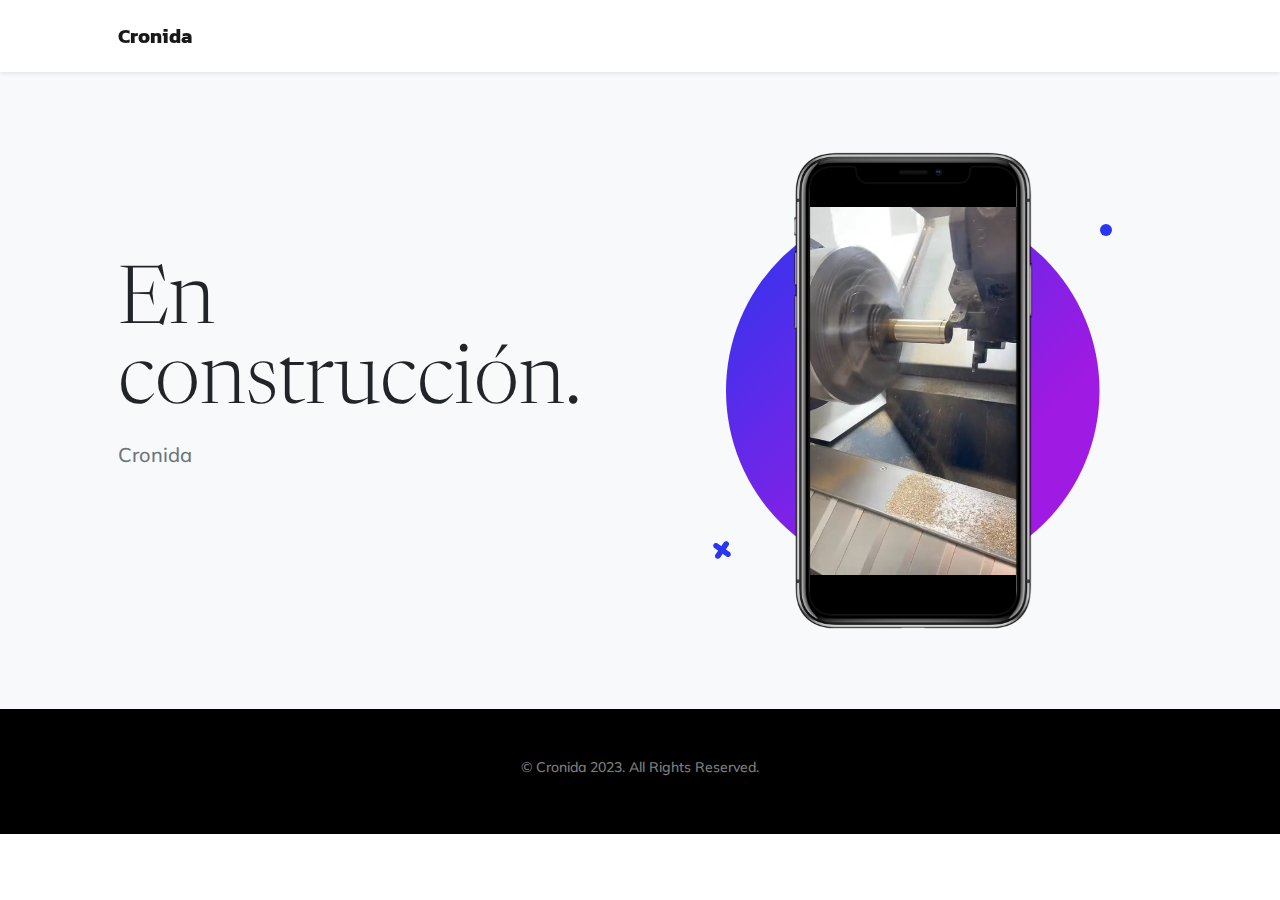
==== index.html @ 3f866608 "Cambiar orientación al celular a vertical" ====
<!DOCTYPE html>
<html lang="en">
    <head>
        <meta charset="utf-8" />
        <meta name="viewport" content="width=device-width, initial-scale=1, shrink-to-fit=no" />
        <meta name="description" content="" />
        <meta name="author" content="" />
        <title>Cronida</title>
        <link rel="icon" type="image/x-icon" href="assets/favicon.ico" />
        <!-- Bootstrap icons-->
        <link href="https://cdn.jsdelivr.net/npm/bootstrap-icons@1.5.0/font/bootstrap-icons.css" rel="stylesheet" />
        <!-- Google fonts-->
        <link rel="preconnect" href="https://fonts.gstatic.com" />
        <link href="https://fonts.googleapis.com/css2?family=Newsreader:ital,wght@0,600;1,600&amp;display=swap" rel="stylesheet" />
        <link href="https://fonts.googleapis.com/css2?family=Mulish:ital,wght@0,300;0,500;0,600;0,700;1,300;1,500;1,600;1,700&amp;display=swap" rel="stylesheet" />
        <link href="https://fonts.googleapis.com/css2?family=Kanit:ital,wght@0,400;1,400&amp;display=swap" rel="stylesheet" />
        <!-- Core theme CSS (includes Bootstrap)-->
        <link href="css/styles.css" rel="stylesheet" />
    </head>
    <body id="page-top">
        <!-- Navigation-->
        <nav class="navbar navbar-expand-lg navbar-light fixed-top shadow-sm" id="mainNav">
            <div class="container px-5">
                <a class="navbar-brand fw-bold" href="#page-top">Cronida</a>
                <button class="navbar-toggler" type="button" data-bs-toggle="collapse" data-bs-target="#navbarResponsive" aria-controls="navbarResponsive" aria-expanded="false" aria-label="Toggle navigation">
                    Menu
                    <i class="bi-list"></i>
                </button>
                <!--div class="collapse navbar-collapse" id="navbarResponsive">
                    <ul class="navbar-nav ms-auto me-4 my-3 my-lg-0">
                        <li class="nav-item"><a class="nav-link me-lg-3" href="#features">Features</a></li>
                        <li class="nav-item"><a class="nav-link me-lg-3" href="#download">Download</a></li>
                    </ul>
                    <button class="btn btn-primary rounded-pill px-3 mb-2 mb-lg-0" data-bs-toggle="modal" data-bs-target="#feedbackModal">
                        <span class="d-flex align-items-center">
                            <i class="bi-chat-text-fill me-2"></i>
                            <span class="small">Send Feedback</span>
                        </span>
                    </button>
                </div-->
            </div>
        </nav>
        <!-- Mashead header-->
        <header class="masthead">
            <div class="container px-5">
                <div class="row gx-5 align-items-center">
                    <div class="col-lg-6">
                        <!-- Mashead text and app badges-->
                        <div class="mb-5 mb-lg-0 text-center text-lg-start">
                            <h1 class="display-1 lh-1 mb-3">En construcción.</h1>
                            <p class="lead fw-normal text-muted mb-5">Cronida</p>
                            <!--div class="d-flex flex-column flex-lg-row align-items-center">
                                <a class="me-lg-3 mb-4 mb-lg-0" href="#!">
                                    <img class="app-badge" src="assets/img/google-play-badge.svg" alt="..." />
                                </a>
                                <a href="#!">
                                    <img class="app-badge" src="assets/img/app-store-badge.svg" alt="..." />
                                </a>
                            </div-->
                        </div>
                    </div>
                    <div class="col-lg-6">
                        <!-- Masthead device mockup feature-->
                        <div class="masthead-device-mockup">
                            <svg class="circle" viewBox="0 0 100 100" xmlns="http://www.w3.org/2000/svg">
                                <defs>
                                    <linearGradient id="circleGradient" gradientTransform="rotate(45)">
                                        <stop class="gradient-start-color" offset="0%"></stop>
                                        <stop class="gradient-end-color" offset="100%"></stop>
                                    </linearGradient>
                                </defs>
                                <circle cx="50" cy="50" r="50"></circle></svg
                            ><svg class="shape-1 d-none d-sm-block" viewBox="0 0 240.83 240.83" xmlns="http://www.w3.org/2000/svg">
                                <rect x="-32.54" y="78.39" width="305.92" height="84.05" rx="42.03" transform="translate(120.42 -49.88) rotate(45)"></rect>
                                <rect x="-32.54" y="78.39" width="305.92" height="84.05" rx="42.03" transform="translate(-49.88 120.42) rotate(-45)"></rect></svg
                            ><svg class="shape-2 d-none d-sm-block" viewBox="0 0 100 100" xmlns="http://www.w3.org/2000/svg"><circle cx="50" cy="50" r="50"></circle></svg>
                            <div class="device-wrapper">
                                <div class="device" data-device="iPhoneX" data-orientation="portrait" data-color="black">
                                    <div class="screen bg-black">
                                        <!-- PUT CONTENTS HERE:-->
                                        <!-- * * This can be a video, image, or just about anything else.-->
                                        <!-- * * Set the max width of your media to 100% and the height to-->
                                        <!-- * * 100% like the demo example below.-->
                                        <video muted="muted" autoplay="" loop="" style="max-width: 100%; height: 100%"><source src="assets/img/146313 (360p).mp4" type="video/mp4" /></video>
                                    </div>
                                </div>
                            </div>
                        </div>
                    </div>
                </div>
            </div>
        </header>
        
        <!-- Footer-->
        <footer class="bg-black text-center py-5">
            <div class="container px-5">
                <div class="text-white-50 small">
                    <div class="mb-2">&copy; Cronida 2023. All Rights Reserved.</div>
                    
                </div>
            </div>
        </footer>
        <!-- Feedback Modal-->
        <div class="modal fade" id="feedbackModal" tabindex="-1" aria-labelledby="feedbackModalLabel" aria-hidden="true">
            <div class="modal-dialog modal-dialog-centered">
                <div class="modal-content">
                    <div class="modal-header bg-gradient-primary-to-secondary p-4">
                        <h5 class="modal-title font-alt text-white" id="feedbackModalLabel">Send feedback</h5>
                        <button class="btn-close btn-close-white" type="button" data-bs-dismiss="modal" aria-label="Close"></button>
                    </div>
                    <div class="modal-body border-0 p-4">
                        <!-- * * * * * * * * * * * * * * *-->
                        <!-- * * SB Forms Contact Form * *-->
                        <!-- * * * * * * * * * * * * * * *-->
                        <!-- This form is pre-integrated with SB Forms.-->
                        <!-- To make this form functional, sign up at-->
                        <!-- https://startbootstrap.com/solution/contact-forms-->
                        <!-- to get an API token!-->
                        <form id="contactForm" data-sb-form-api-token="API_TOKEN">
                            <!-- Name input-->
                            <div class="form-floating mb-3">
                                <input class="form-control" id="name" type="text" placeholder="Enter your name..." data-sb-validations="required" />
                                <label for="name">Full name</label>
                                <div class="invalid-feedback" data-sb-feedback="name:required">A name is required.</div>
                            </div>
                            <!-- Email address input-->
                            <div class="form-floating mb-3">
                                <input class="form-control" id="email" type="email" placeholder="name@example.com" data-sb-validations="required,email" />
                                <label for="email">Email address</label>
                                <div class="invalid-feedback" data-sb-feedback="email:required">An email is required.</div>
                                <div class="invalid-feedback" data-sb-feedback="email:email">Email is not valid.</div>
                            </div>
                            <!-- Phone number input-->
                            <div class="form-floating mb-3">
                                <input class="form-control" id="phone" type="tel" placeholder="(123) 456-7890" data-sb-validations="required" />
                                <label for="phone">Phone number</label>
                                <div class="invalid-feedback" data-sb-feedback="phone:required">A phone number is required.</div>
                            </div>
                            <!-- Message input-->
                            <div class="form-floating mb-3">
                                <textarea class="form-control" id="message" type="text" placeholder="Enter your message here..." style="height: 10rem" data-sb-validations="required"></textarea>
                                <label for="message">Message</label>
                                <div class="invalid-feedback" data-sb-feedback="message:required">A message is required.</div>
                            </div>
                            <!-- Submit success message-->
                            <!---->
                            <!-- This is what your users will see when the form-->
                            <!-- has successfully submitted-->
                            <div class="d-none" id="submitSuccessMessage">
                                <div class="text-center mb-3">
                                    <div class="fw-bolder">Form submission successful!</div>
                                    To activate this form, sign up at
                                    <br />
                                    <a href="https://startbootstrap.com/solution/contact-forms">https://startbootstrap.com/solution/contact-forms</a>
                                </div>
                            </div>
                            <!-- Submit error message-->
                            <!---->
                            <!-- This is what your users will see when there is-->
                            <!-- an error submitting the form-->
                            <div class="d-none" id="submitErrorMessage"><div class="text-center text-danger mb-3">Error sending message!</div></div>
                            <!-- Submit Button-->
                            <div class="d-grid"><button class="btn btn-primary rounded-pill btn-lg disabled" id="submitButton" type="submit">Submit</button></div>
                        </form>
                    </div>
                </div>
            </div>
        </div>
        <!-- Bootstrap core JS-->
        <script src="https://cdn.jsdelivr.net/npm/bootstrap@5.2.3/dist/js/bootstrap.bundle.min.js"></script>
        <!-- Core theme JS-->
        <script src="js/scripts.js"></script>
        <!-- * * * * * * * * * * * * * * * * * * * * * * * * * * * * * * * * * * * * * * * *-->
        <!-- * *                               SB Forms JS                               * *-->
        <!-- * * Activate your form at https://startbootstrap.com/solution/contact-forms * *-->
        <!-- * * * * * * * * * * * * * * * * * * * * * * * * * * * * * * * * * * * * * * * *-->
        <script src="https://cdn.startbootstrap.com/sb-forms-latest.js"></script>
    </body>
</html>
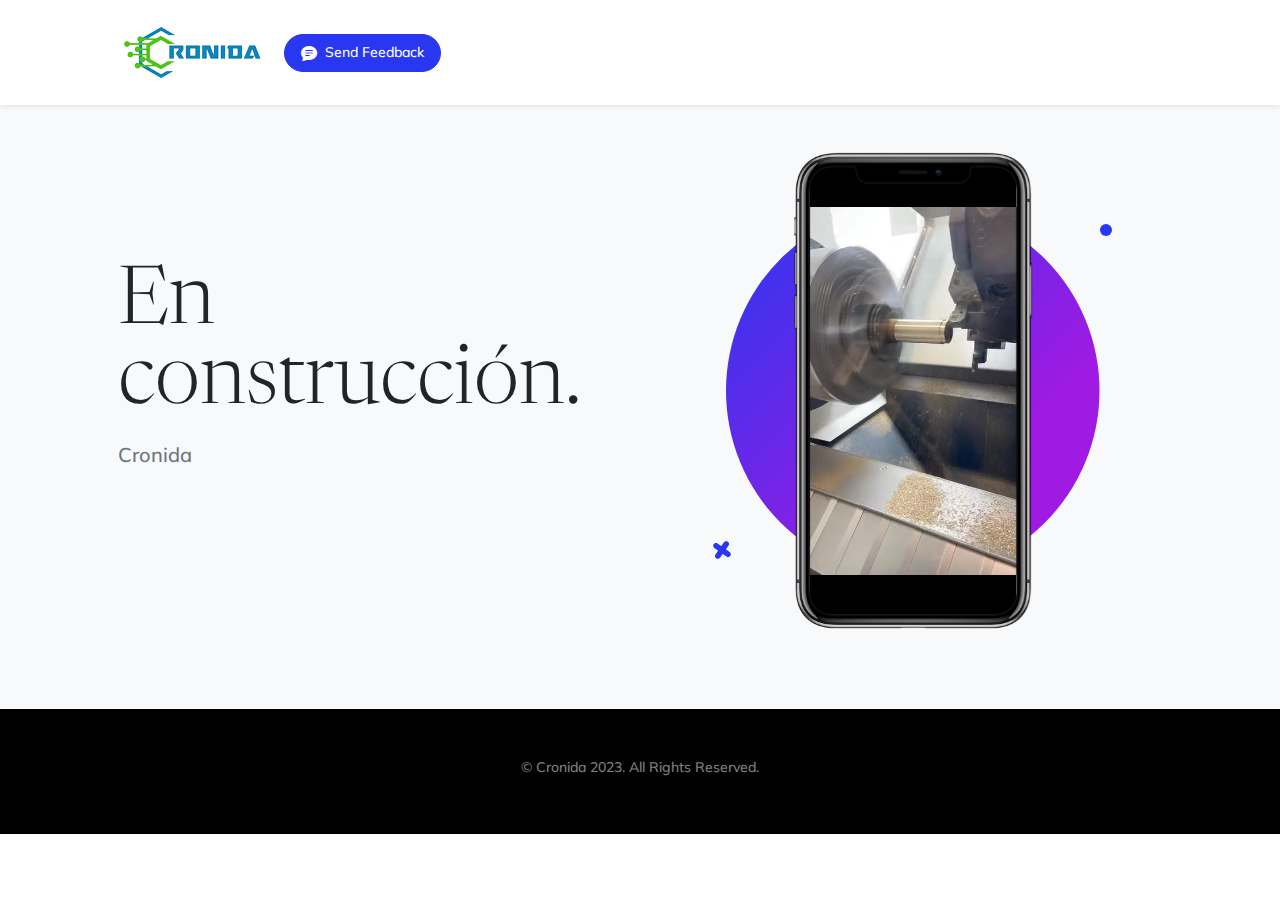
==== commit 13dd92ea: "Update index.html" ====
--- a/index.html
+++ b/index.html
@@ -1,5 +1,5 @@
 <!DOCTYPE html>
-<html lang="en">
+<html lang="es">
     <head>
         <meta charset="utf-8" />
         <meta name="viewport" content="width=device-width, initial-scale=1, shrink-to-fit=no" />
@@ -21,23 +21,25 @@
         <!-- Navigation-->
         <nav class="navbar navbar-expand-lg navbar-light fixed-top shadow-sm" id="mainNav">
             <div class="container px-5">
-                <a class="navbar-brand fw-bold" href="#page-top">Cronida</a>
+                <a class="navbar-brand fw-bold" href="#page-top">
+                    <img src="assets/img/isologo-cronida.png" alt="Cronida Ingeiería – link to home page">
+                </a>
                 <button class="navbar-toggler" type="button" data-bs-toggle="collapse" data-bs-target="#navbarResponsive" aria-controls="navbarResponsive" aria-expanded="false" aria-label="Toggle navigation">
                     Menu
                     <i class="bi-list"></i>
                 </button>
-                <!--div class="collapse navbar-collapse" id="navbarResponsive">
-                    <ul class="navbar-nav ms-auto me-4 my-3 my-lg-0">
+                <div class="collapse navbar-collapse" id="navbarResponsive">
+                    <!--ul class="navbar-nav ms-auto me-4 my-3 my-lg-0">
                         <li class="nav-item"><a class="nav-link me-lg-3" href="#features">Features</a></li>
                         <li class="nav-item"><a class="nav-link me-lg-3" href="#download">Download</a></li>
-                    </ul>
+                    </ul-->
                     <button class="btn btn-primary rounded-pill px-3 mb-2 mb-lg-0" data-bs-toggle="modal" data-bs-target="#feedbackModal">
                         <span class="d-flex align-items-center">
                             <i class="bi-chat-text-fill me-2"></i>
                             <span class="small">Send Feedback</span>
                         </span>
                     </button>
-                </div-->
+                </div>
             </div>
         </nav>
         <!-- Mashead header-->
@@ -116,7 +118,7 @@
                         <!-- To make this form functional, sign up at-->
                         <!-- https://startbootstrap.com/solution/contact-forms-->
                         <!-- to get an API token!-->
-                        <form id="contactForm" data-sb-form-api-token="API_TOKEN">
+                        <form id="contactForm" action="https://forms.un-static.com/forms/fd80561086d32a73c89e2ae59e8e06b1767dbabb" method="post" data-sb-form-api-token="API_TOKEN">
                             <!-- Name input-->
                             <div class="form-floating mb-3">
                                 <input class="form-control" id="name" type="text" placeholder="Enter your name..." data-sb-validations="required" />
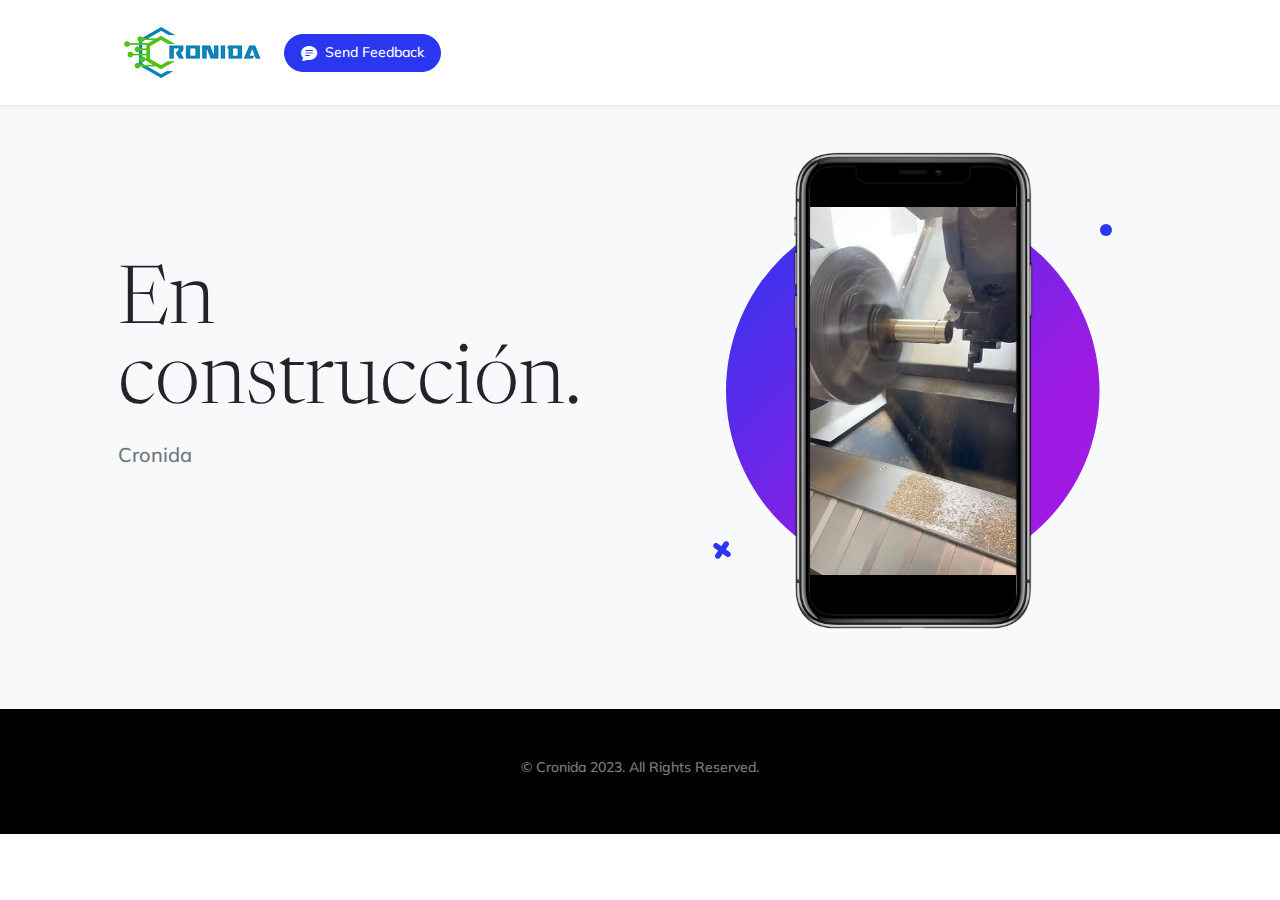
==== commit 1032474e: "Update index.html" ====
--- a/index.html
+++ b/index.html
@@ -118,52 +118,35 @@
                         <!-- To make this form functional, sign up at-->
                         <!-- https://startbootstrap.com/solution/contact-forms-->
                         <!-- to get an API token!-->
-                        <form id="contactForm" action="https://forms.un-static.com/forms/fd80561086d32a73c89e2ae59e8e06b1767dbabb" method="post" data-sb-form-api-token="API_TOKEN">
-                            <!-- Name input-->
-                            <div class="form-floating mb-3">
-                                <input class="form-control" id="name" type="text" placeholder="Enter your name..." data-sb-validations="required" />
-                                <label for="name">Full name</label>
-                                <div class="invalid-feedback" data-sb-feedback="name:required">A name is required.</div>
+                        <form method="post" action="https://forms.un-static.com/forms/YOUR_ENDPOINT_REFERENCE">
+                            <div class="form-group row">
+                              <label for="inputName" class="col-sm-2 col-form-label">Name</label>
+                              <div class="col-sm-10">
+                                <input type="text" class="form-control" id="inputName" placeholder="Please enter your name">
+                              </div>
                             </div>
-                            <!-- Email address input-->
-                            <div class="form-floating mb-3">
-                                <input class="form-control" id="email" type="email" placeholder="name@example.com" data-sb-validations="required,email" />
-                                <label for="email">Email address</label>
-                                <div class="invalid-feedback" data-sb-feedback="email:required">An email is required.</div>
-                                <div class="invalid-feedback" data-sb-feedback="email:email">Email is not valid.</div>
+                            <div class="form-group row">
+                              <label for="inputEmail" class="col-sm-2 col-form-label">Email</label>
+                              <div class="input-group col-sm-10">
+                                <div class="input-group-prepend"><i class="input-group-text fa fa-envelope"></i></div>
+                                <input type="email" class="form-control" id="inputEmail" placeholder="Email">
+                              </div>
                             </div>
-                            <!-- Phone number input-->
-                            <div class="form-floating mb-3">
-                                <input class="form-control" id="phone" type="tel" placeholder="(123) 456-7890" data-sb-validations="required" />
-                                <label for="phone">Phone number</label>
-                                <div class="invalid-feedback" data-sb-feedback="phone:required">A phone number is required.</div>
+                            <div class="form-group row">
+                              <label for="inputMessage" class="col-sm-2 col-form-label">Message</label>
+                              <div class="col-sm-10">
+                                <textarea name="inputMessage" cols="40" rows="8" class="form-control"></textarea>
+                              </div>
                             </div>
-                            <!-- Message input-->
-                            <div class="form-floating mb-3">
-                                <textarea class="form-control" id="message" type="text" placeholder="Enter your message here..." style="height: 10rem" data-sb-validations="required"></textarea>
-                                <label for="message">Message</label>
-                                <div class="invalid-feedback" data-sb-feedback="message:required">A message is required.</div>
+                            <div class="form-group row">
+                              <div class="col-sm-10">
+                                <button type="submit" class="btn btn-primary">Send</button>
+                              </div>
                             </div>
-                            <!-- Submit success message-->
-                            <!---->
-                            <!-- This is what your users will see when the form-->
-                            <!-- has successfully submitted-->
-                            <div class="d-none" id="submitSuccessMessage">
-                                <div class="text-center mb-3">
-                                    <div class="fw-bolder">Form submission successful!</div>
-                                    To activate this form, sign up at
-                                    <br />
-                                    <a href="https://startbootstrap.com/solution/contact-forms">https://startbootstrap.com/solution/contact-forms</a>
-                                </div>
+                            <div class="text-center">
+                              <p><small>(Powered by <a rel="nofollow" href="Un-static Forms">Un-static Forms</a>)</small></p>
                             </div>
-                            <!-- Submit error message-->
-                            <!---->
-                            <!-- This is what your users will see when there is-->
-                            <!-- an error submitting the form-->
-                            <div class="d-none" id="submitErrorMessage"><div class="text-center text-danger mb-3">Error sending message!</div></div>
-                            <!-- Submit Button-->
-                            <div class="d-grid"><button class="btn btn-primary rounded-pill btn-lg disabled" id="submitButton" type="submit">Submit</button></div>
-                        </form>
+                          </form>
                     </div>
                 </div>
             </div>
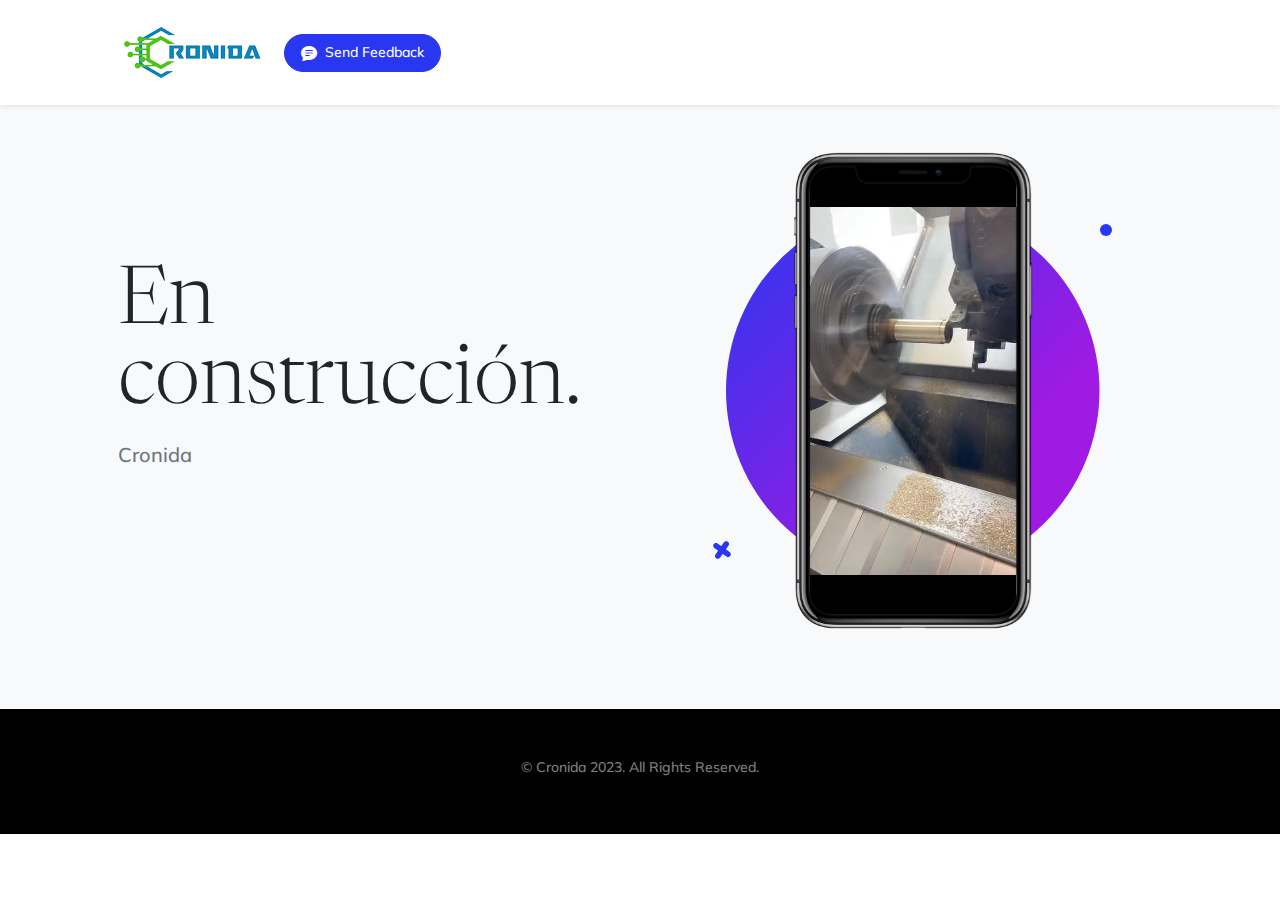
==== commit 04d35e32: "Update index.html" ====
--- a/index.html
+++ b/index.html
@@ -118,7 +118,7 @@
                         <!-- To make this form functional, sign up at-->
                         <!-- https://startbootstrap.com/solution/contact-forms-->
                         <!-- to get an API token!-->
-                        <form method="post" action="https://forms.un-static.com/forms/YOUR_ENDPOINT_REFERENCE">
+                        <form method="post" action="https://forms.un-static.com/forms/fd80561086d32a73c89e2ae59e8e06b1767dbabb">
                             <div class="form-group row">
                               <label for="inputName" class="col-sm-2 col-form-label">Name</label>
                               <div class="col-sm-10">
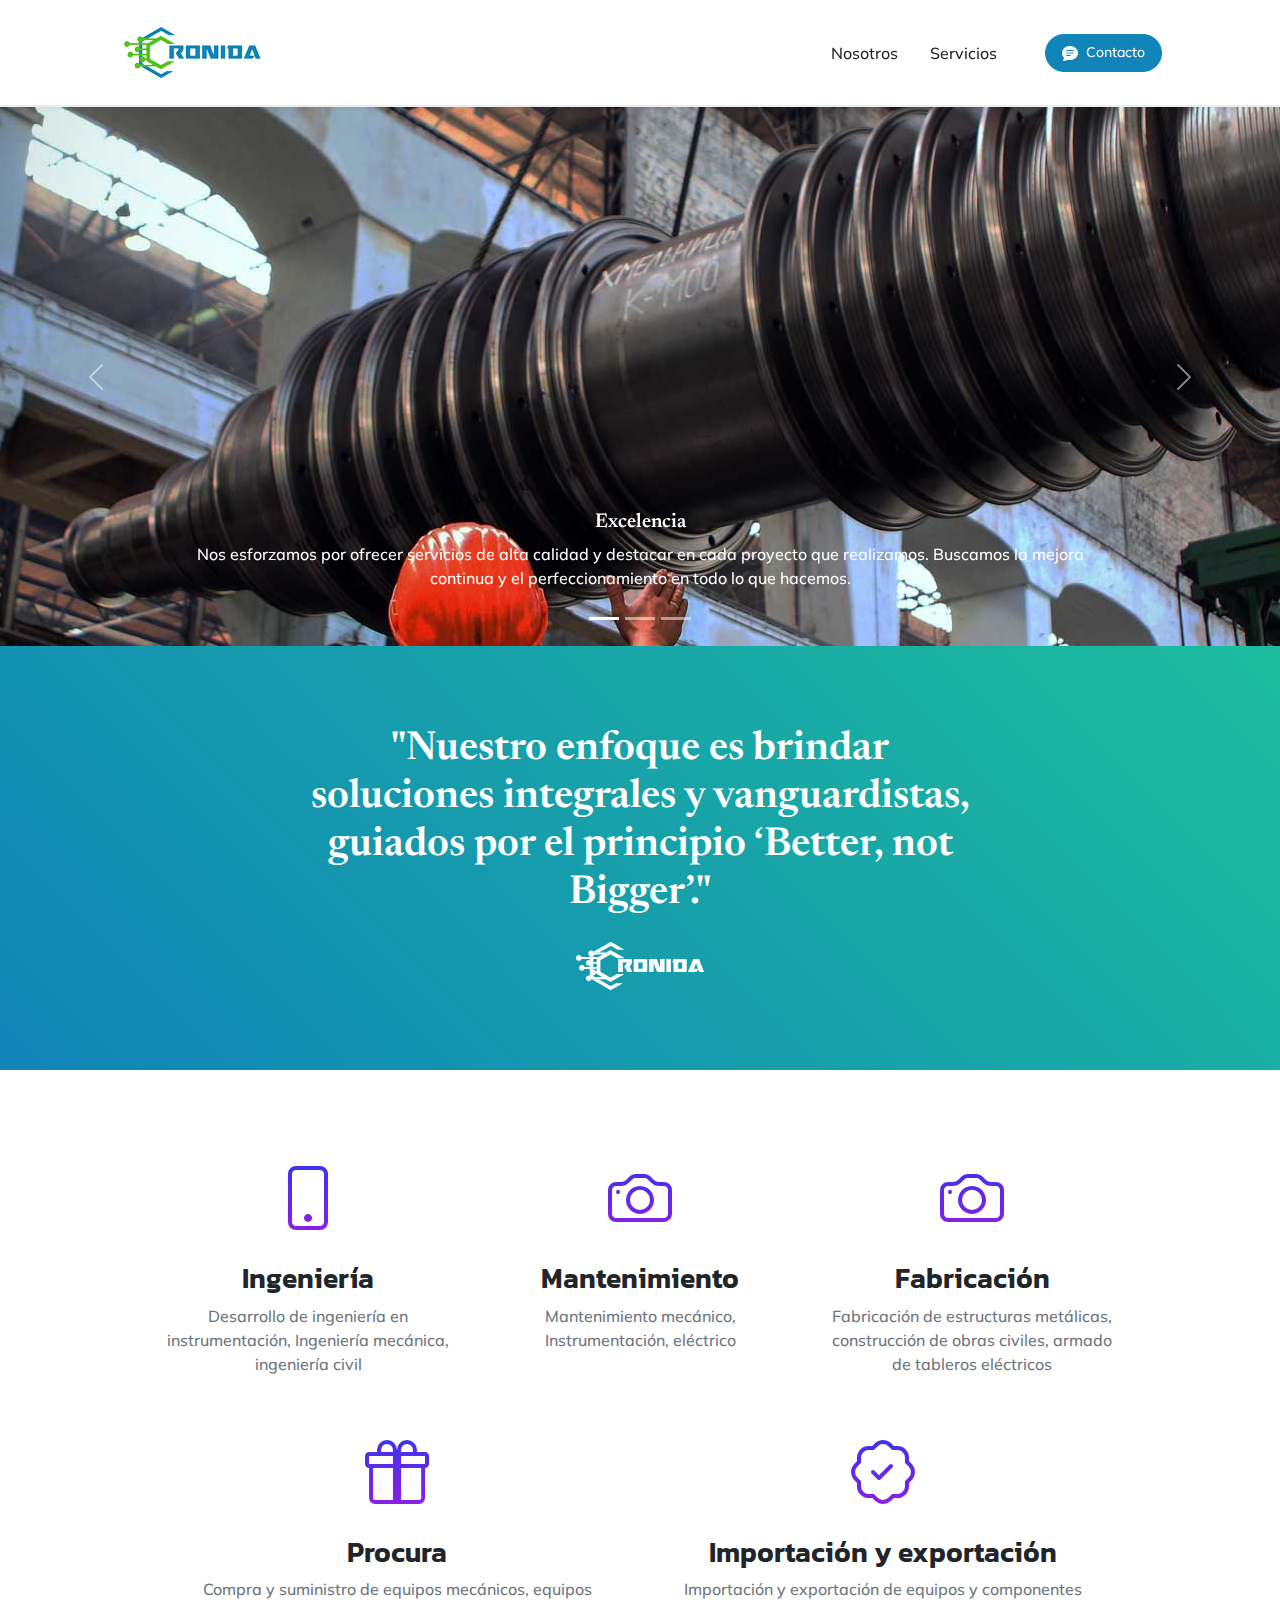
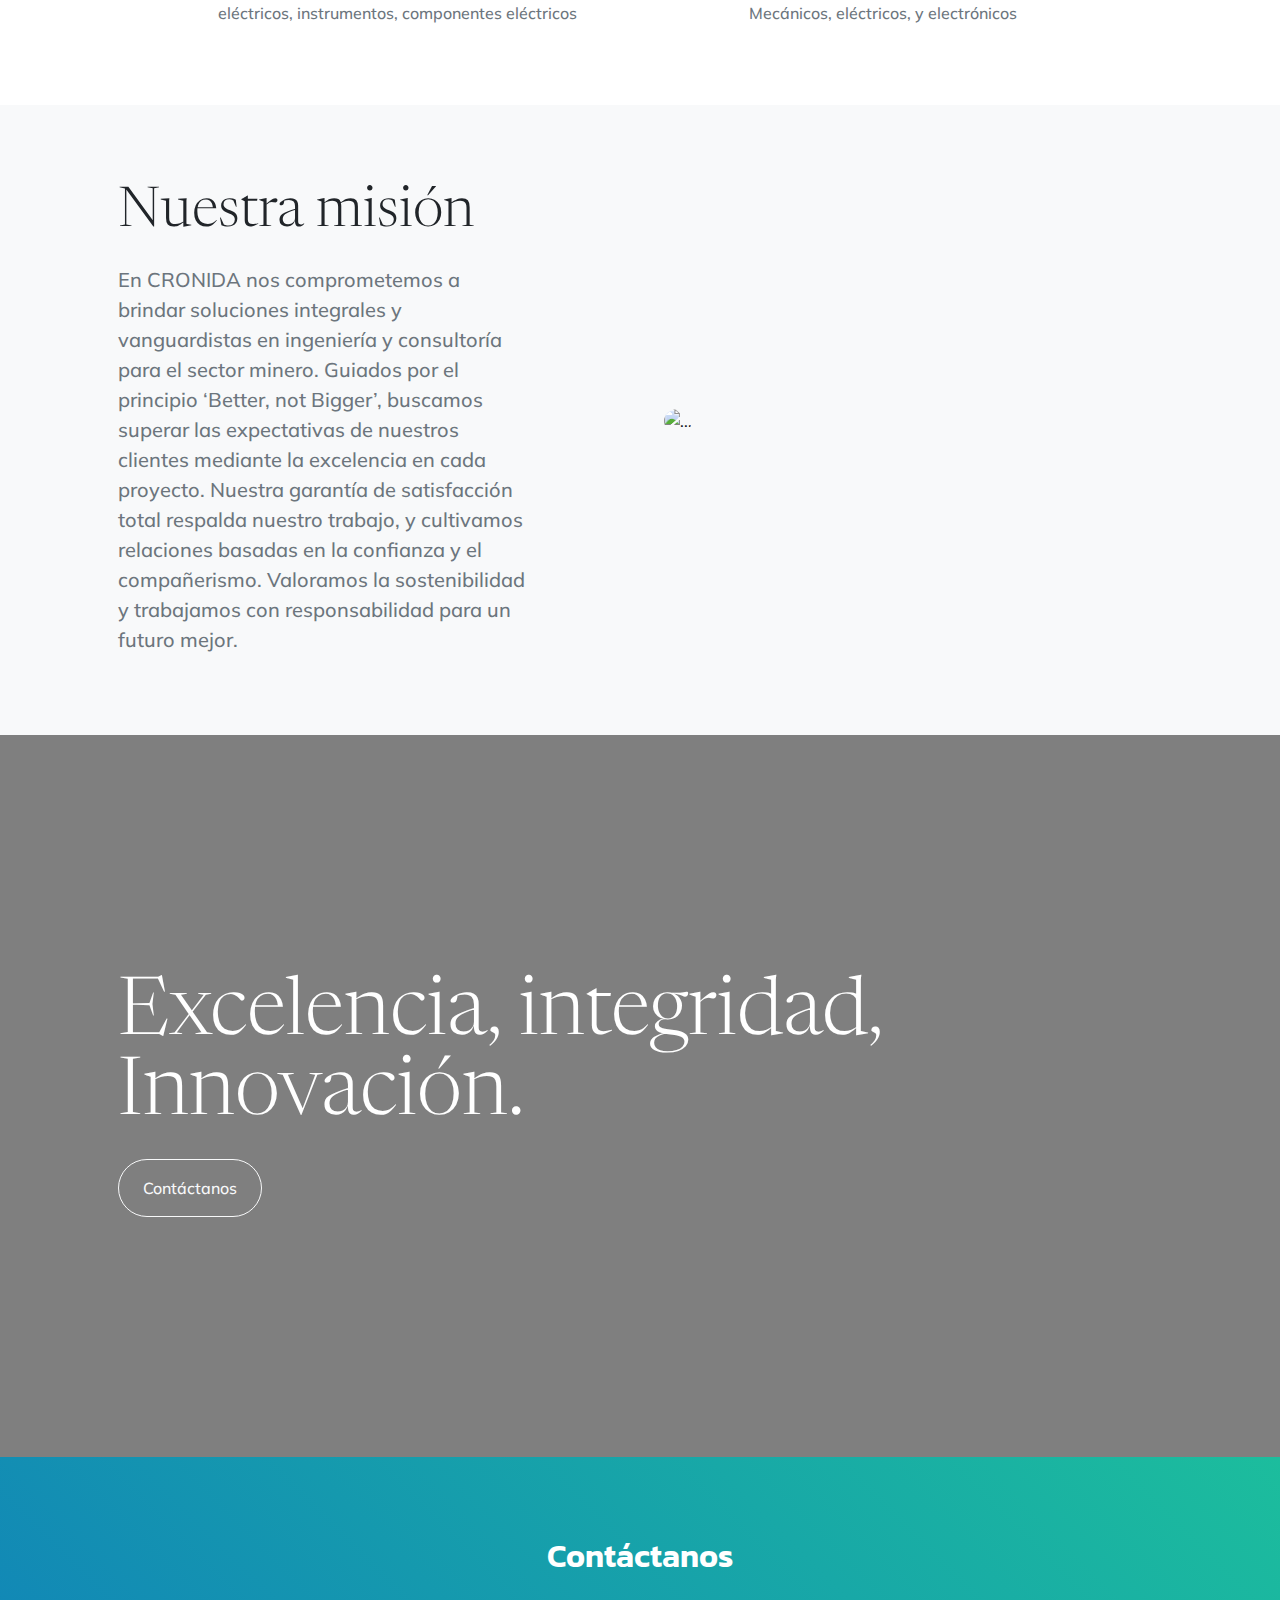
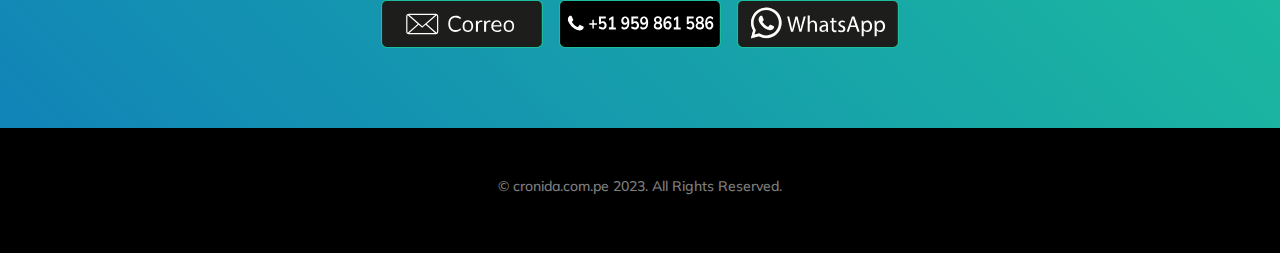
==== commit b4066246: "publicar pagina" ====
--- a/index.html
+++ b/index.html
@@ -1,11 +1,11 @@
 <!DOCTYPE html>
-<html lang="es">
+<html lang="en">
     <head>
         <meta charset="utf-8" />
         <meta name="viewport" content="width=device-width, initial-scale=1, shrink-to-fit=no" />
         <meta name="description" content="" />
         <meta name="author" content="" />
-        <title>Cronida</title>
+        <title>Cronida Ingeniería</title>
         <link rel="icon" type="image/x-icon" href="assets/favicon.ico" />
         <!-- Bootstrap icons-->
         <link href="https://cdn.jsdelivr.net/npm/bootstrap-icons@1.5.0/font/bootstrap-icons.css" rel="stylesheet" />
@@ -14,6 +14,8 @@
         <link href="https://fonts.googleapis.com/css2?family=Newsreader:ital,wght@0,600;1,600&amp;display=swap" rel="stylesheet" />
         <link href="https://fonts.googleapis.com/css2?family=Mulish:ital,wght@0,300;0,500;0,600;0,700;1,300;1,500;1,600;1,700&amp;display=swap" rel="stylesheet" />
         <link href="https://fonts.googleapis.com/css2?family=Kanit:ital,wght@0,400;1,400&amp;display=swap" rel="stylesheet" />
+        <!-- CSS de bootstrap-->
+        <link href="https://cdn.jsdelivr.net/npm/bootstrap@5.3.0/dist/css/bootstrap.min.css" rel="stylesheet" integrity="sha384-9ndCyUaIbzAi2FUVXJi0CjmCapSmO7SnpJef0486qhLnuZ2cdeRhO02iuK6FUUVM" crossorigin="anonymous">
         <!-- Core theme CSS (includes Bootstrap)-->
         <link href="css/styles.css" rel="stylesheet" />
     </head>
@@ -24,19 +26,21 @@
                 <a class="navbar-brand fw-bold" href="#page-top">
                     <img src="assets/img/isologo-cronida.png" alt="Cronida Ingeiería – link to home page">
                 </a>
+                
                 <button class="navbar-toggler" type="button" data-bs-toggle="collapse" data-bs-target="#navbarResponsive" aria-controls="navbarResponsive" aria-expanded="false" aria-label="Toggle navigation">
                     Menu
                     <i class="bi-list"></i>
                 </button>
                 <div class="collapse navbar-collapse" id="navbarResponsive">
-                    <!--ul class="navbar-nav ms-auto me-4 my-3 my-lg-0">
-                        <li class="nav-item"><a class="nav-link me-lg-3" href="#features">Features</a></li>
-                        <li class="nav-item"><a class="nav-link me-lg-3" href="#download">Download</a></li>
-                    </ul-->
+                    <ul class="navbar-nav ms-auto me-4 my-3 my-lg-0">
+                        <li class="nav-item"><a class="nav-link me-lg-3" href="#nosotros">Nosotros</a></li>
+                        <!--li class="nav-item"><a class="nav-link me-lg-3" href="#download">Contacto</a></li-->
+                        <li class="nav-item"><a class="nav-link me-lg-3" href="#download">Servicios</a></li>
+                    </ul>
                     <button class="btn btn-primary rounded-pill px-3 mb-2 mb-lg-0" data-bs-toggle="modal" data-bs-target="#feedbackModal">
                         <span class="d-flex align-items-center">
                             <i class="bi-chat-text-fill me-2"></i>
-                            <span class="small">Send Feedback</span>
+                            <span class="small">Contacto</span>
                         </span>
                     </button>
                 </div>
@@ -44,26 +48,22 @@
         </nav>
         <!-- Mashead header-->
         <header class="masthead">
-            <div class="container px-5">
+            <!--div class="container px-5">
                 <div class="row gx-5 align-items-center">
-                    <div class="col-lg-6">
+                    <div class="col-lg-6"-->
                         <!-- Mashead text and app badges-->
-                        <div class="mb-5 mb-lg-0 text-center text-lg-start">
-                            <h1 class="display-1 lh-1 mb-3">En construcción.</h1>
-                            <p class="lead fw-normal text-muted mb-5">Cronida</p>
-                            <!--div class="d-flex flex-column flex-lg-row align-items-center">
-                                <a class="me-lg-3 mb-4 mb-lg-0" href="#!">
-                                    <img class="app-badge" src="assets/img/google-play-badge.svg" alt="..." />
-                                </a>
-                                <a href="#!">
-                                    <img class="app-badge" src="assets/img/app-store-badge.svg" alt="..." />
-                                </a>
-                            </div-->
+                        <!--div class="mb-5 mb-lg-0 text-center text-lg-start">
+                            <h1 class="display-1 lh-1 mb-3">Showcase your app beautifully.</h1>
+                            <p class="lead fw-normal text-muted mb-5">Launch your mobile app landing page faster with this free, open source theme from Start Bootstrap!</p>
+                            <div class="d-flex flex-column flex-lg-row align-items-center">
+                                <a class="me-lg-3 mb-4 mb-lg-0" href="#!"><img class="app-badge" src="assets/img/google-play-badge.svg" alt="..." /></a>
+                                <a href="#!"><img class="app-badge" src="assets/img/app-store-badge.svg" alt="..." /></a>
+                            </div>
                         </div>
                     </div>
-                    <div class="col-lg-6">
+                    <div class="col-lg-6"-->
                         <!-- Masthead device mockup feature-->
-                        <div class="masthead-device-mockup">
+                        <!--div class="masthead-device-mockup">
                             <svg class="circle" viewBox="0 0 100 100" xmlns="http://www.w3.org/2000/svg">
                                 <defs>
                                     <linearGradient id="circleGradient" gradientTransform="rotate(45)">
@@ -78,27 +78,219 @@
                             ><svg class="shape-2 d-none d-sm-block" viewBox="0 0 100 100" xmlns="http://www.w3.org/2000/svg"><circle cx="50" cy="50" r="50"></circle></svg>
                             <div class="device-wrapper">
                                 <div class="device" data-device="iPhoneX" data-orientation="portrait" data-color="black">
-                                    <div class="screen bg-black">
+                                    <div class="screen bg-black"-->
                                         <!-- PUT CONTENTS HERE:-->
                                         <!-- * * This can be a video, image, or just about anything else.-->
                                         <!-- * * Set the max width of your media to 100% and the height to-->
                                         <!-- * * 100% like the demo example below.-->
-                                        <video muted="muted" autoplay="" loop="" style="max-width: 100%; height: 100%"><source src="assets/img/146313 (360p).mp4" type="video/mp4" /></video>
+                                        <!--video muted="muted" autoplay="" loop="" style="max-width: 100%; height: 100%"><source src="assets/img/demo-screen.mp4" type="video/mp4" /></video>
                                     </div>
                                 </div>
                             </div>
                         </div>
                     </div>
                 </div>
+            </div-->
+
+            
+            <div id="carouselExampleCaptions" class="carousel slide" data-bs-ride="carousel">                
+                <div class="carousel-indicators">                  
+                  <button type="button" data-bs-target="#carouselExampleCaptions" data-bs-slide-to="0" class="active" aria-current="true" aria-label="Slide 1"></button>
+                  <button type="button" data-bs-target="#carouselExampleCaptions" data-bs-slide-to="1" aria-label="Slide 2"></button>
+                  <button type="button" data-bs-target="#carouselExampleCaptions" data-bs-slide-to="2" aria-label="Slide 3"></button>
+                </div>
+                
+                <div class="carousel-inner">                  
+                  <div class="carousel-item active">
+                    <img src="assets/img/transparente.png" class="d-block w-100" alt="...">
+                    <div class="carousel-caption d-none d-md-block">
+                      <h5>Excelencia</h5>
+                      <p>Nos esforzamos por ofrecer servicios de alta calidad y destacar
+                        en cada proyecto que realizamos. Buscamos la mejora continua y el
+                        perfeccionamiento en todo lo que hacemos.</p>
+                    </div>
+                  </div>
+                  <div class="carousel-item">
+                    <img src="assets/img/transparente.png" class="d-block w-100" alt="...">
+                    <div class="carousel-caption d-none d-md-block">
+                      <h5>Integridad</h5>
+                      <p>Actuamos con honestidad, ética y transparencia en todas nuestras
+                        interacciones. Mantenemos nuestros compromisos y construimos
+                        relaciones basadas en la confianza.</p>
+                    </div>
+                  </div>
+                  <div class="carousel-item">
+                    <img src="assets/img/transparente.png" class="d-block w-100" alt="...">
+                    <div class="carousel-caption d-none d-md-block">
+                      <h5>Innovación</h5>
+                      <p>Buscamos constantemente mejorar y adoptar nuevas tecnologías y
+                        enfoques para superar los desafíos de nuestros clientes. Buscamos
+                        soluciones creativas y eficientes.</p>
+                    </div>
+                  </div>
+                </div>
+                
+                <button class="carousel-control-prev" type="button" data-bs-target="#carouselExampleCaptions" data-bs-slide="prev">
+                  <span class="carousel-control-prev-icon" aria-hidden="true"></span>
+                  <span class="visually-hidden">Previous</span>
+                </button>
+                <button class="carousel-control-next" type="button" data-bs-target="#carouselExampleCaptions" data-bs-slide="next">
+                  <span class="carousel-control-next-icon" aria-hidden="true"></span>
+                  <span class="visually-hidden">Next</span>
+                </button>
             </div>
         </header>
-        
+        <!-- Quote/testimonial aside-->
+        <aside class="text-center bg-gradient-primary-to-secondary">
+            <div class="container px-5">
+                <div class="row gx-5 justify-content-center">
+                    <div class="col-xl-8">
+                        <div class="h2 fs-1 text-white mb-4">"Nuestro enfoque es brindar soluciones integrales y vanguardistas, guiados por el
+                            principio ‘Better, not Bigger’."</div>
+                        <img src="assets/img/isologo-cronida-blanco.svg" alt="Iologo blanco Cronida" style="height: 3rem" />
+                    </div>
+                </div>
+            </div>
+        </aside>
+        <!-- App features section-->
+        <section id="servicios">
+            <div class="container px-5">
+                <div class="row gx-5 align-items-center">
+                    <div class="col-lg-12 order-lg-1 mb-5 mb-lg-0">
+                        <div class="container-fluid px-5">
+                            <div class="row gx-5">
+                                <div class="col-md-4 mb-5">
+                                    <!-- Feature item-->
+                                    <div class="text-center">
+                                        <i class="bi-phone icon-feature text-gradient d-block mb-3"></i>
+                                        <h3 class="font-alt">Ingeniería</h3>
+                                        <p class="text-muted mb-0">Desarrollo de ingeniería en instrumentación, Ingeniería mecánica, ingeniería civil</p>
+                                    </div>
+                                </div>
+                                <div class="col-md-4 mb-5">
+                                    <!-- Feature item-->
+                                    <div class="text-center">
+                                        <i class="bi-camera icon-feature text-gradient d-block mb-3"></i>
+                                        <h3 class="font-alt">Mantenimiento</h3>
+                                        <p class="text-muted mb-0">Mantenimiento mecánico, Instrumentación, eléctrico</p>
+                                    </div>
+                                </div>
+                                <div class="col-md-4 mb-5">
+                                    <!-- Feature item-->
+                                    <div class="text-center">
+                                        <i class="bi-camera icon-feature text-gradient d-block mb-3"></i>
+                                        <h3 class="font-alt">Fabricación</h3>
+                                        <p class="text-muted mb-0">Fabricación de estructuras metálicas, construcción de obras civiles, armado de tableros eléctricos</p>
+                                    </div>
+                                </div>
+                            </div>
+                            <div class="row">
+                                <div class="col-md-6 mb-5 mb-md-0">
+                                    <!-- Feature item-->
+                                    <div class="text-center">
+                                        <i class="bi-gift icon-feature text-gradient d-block mb-3"></i>
+                                        <h3 class="font-alt">Procura</h3>
+                                        <p class="text-muted mb-0">Compra y suministro de equipos mecánicos, equipos eléctricos, instrumentos, componentes eléctricos </p>
+                                    </div>
+                                </div>
+                                <div class="col-md-6 mb-5 mb-md-0">
+                                    <!-- Feature item-->
+                                    <div class="text-center">
+                                        <i class="bi-patch-check icon-feature text-gradient d-block mb-3"></i>
+                                        <h3 class="font-alt">Importación y exportación</h3>
+                                        <p class="text-muted mb-0">Importación y exportación de equipos y componentes Mecánicos, eléctricos, y electrónicos</p>
+                                    </div>
+                                </div>
+                                <!--div class="col-md-4"-->
+                                    <!-- Feature item-->
+                                    <!--div class="text-center">
+                                        <i class="bi-patch-check icon-feature text-gradient d-block mb-3"></i>
+                                        <h3 class="font-alt">Open Source</h3>
+                                        <p class="text-muted mb-0">Since this theme is MIT licensed, you can use it commercially!</p>
+                                    </div>
+                                </div-->
+                            </div>
+                        </div>
+                    </div>
+                    <!--div class="col-lg-4 order-lg-0"-->
+                        <!-- Features section device mockup-->
+                        <!--div class="features-device-mockup">
+                            <svg class="circle" viewBox="0 0 100 100" xmlns="http://www.w3.org/2000/svg">
+                                <defs>
+                                    <linearGradient id="circleGradient" gradientTransform="rotate(45)">
+                                        <stop class="gradient-start-color" offset="0%"></stop>
+                                        <stop class="gradient-end-color" offset="100%"></stop>
+                                    </linearGradient>
+                                </defs>
+                                <circle cx="50" cy="50" r="50"></circle></svg
+                            ><svg class="shape-1 d-none d-sm-block" viewBox="0 0 240.83 240.83" xmlns="http://www.w3.org/2000/svg">
+                                <rect x="-32.54" y="78.39" width="305.92" height="84.05" rx="42.03" transform="translate(120.42 -49.88) rotate(45)"></rect>
+                                <rect x="-32.54" y="78.39" width="305.92" height="84.05" rx="42.03" transform="translate(-49.88 120.42) rotate(-45)"></rect></svg
+                            ><svg class="shape-2 d-none d-sm-block" viewBox="0 0 100 100" xmlns="http://www.w3.org/2000/svg"><circle cx="50" cy="50" r="50"></circle></svg>
+                            <div class="device-wrapper">
+                                <div class="device" data-device="iPhoneX" data-orientation="portrait" data-color="black">
+                                    <div class="screen bg-black"-->
+                                        <!-- PUT CONTENTS HERE:-->
+                                        <!-- * * This can be a video, image, or just about anything else.-->
+                                        <!-- * * Set the max width of your media to 100% and the height to-->
+                                        <!-- * * 100% like the demo example below.-->
+                                        <!--video muted="muted" autoplay="" loop="" style="max-width: 100%; height: 100%"><source src="assets/img/demo-screen.mp4" type="video/mp4" /></video>
+                                    </div>
+                                </div>
+                            </div>
+                        </div>
+                    </div-->
+                </div>
+            </div>
+        </section>
+        <!-- Basic features section-->
+        <section class="bg-light" id="nosotros">
+            <div class="container px-5">
+                <div class="row gx-5 align-items-center justify-content-center justify-content-lg-between">
+                    <div class="col-12 col-lg-5">
+                        <h2 class="display-4 lh-1 mb-4">Nuestra misión</h2>
+                        <p class="lead fw-normal text-muted mb-5 mb-lg-0">En CRONIDA nos comprometemos a brindar soluciones integrales y vanguardistas en ingeniería y consultoría para el sector minero. Guiados por el principio ‘Better, not Bigger’, buscamos superar las expectativas de nuestros clientes mediante la excelencia en cada proyecto. Nuestra garantía de satisfacción total respalda nuestro trabajo, y cultivamos relaciones basadas en la confianza y el compañerismo. Valoramos la sostenibilidad y trabajamos con responsabilidad para un futuro mejor.</p>
+                    </div>
+                    <div class="col-sm-8 col-md-6">
+                        <div class="px-5 px-sm-0"><img class="img-fluid rounded-circle" src="https://source.unsplash.com/u8Jn2rzYIps/900x900" alt="..." /></div>
+                    </div>
+                </div>
+            </div>
+        </section>
+        <!-- Call to action section-->
+        <section class="cta">
+            <div class="cta-content">
+                <div class="container px-5">
+                    <h2 class="text-white display-1 lh-1 mb-4">
+                        Excelencia, integridad,
+                        <br />
+                        Innovación.
+                    </h2>
+                    <a class="btn btn-outline-light py-3 px-4 rounded-pill" href="#contactanos" target="_blank">Contáctanos</a>
+                </div>
+            </div>
+        </section>
+        <!-- App badge section-->
+        <section class="bg-gradient-primary-to-secondary" id="contactanos">
+            <div class="container px-5">
+                <h2 class="text-center text-white font-alt mb-4">Contáctanos</h2>
+                <div class="d-flex flex-column flex-lg-row align-items-center justify-content-center">
+                    <a class="me-lg-3 mb-4 mb-lg-0" href="mailto:contacto@cronida.com.pe"><img class="app-badge" src="assets/img/correo-badge.svg" alt="contacto@cronida.com.pe" /></a>
+                    <a class="me-lg-3 mb-4 mb-lg-0" href="tel:+51959861586"><img class="app-badge" src="assets/img/telefono-badge.svg" alt="+51959861586" /></a>
+                    <a href="https://wa.me/51959861586"><img class="app-badge" src="assets/img/whatsapp-badge1.svg" alt="+51959861586" /></a>
+                </div>
+            </div>
+        </section>
         <!-- Footer-->
         <footer class="bg-black text-center py-5">
             <div class="container px-5">
                 <div class="text-white-50 small">
-                    <div class="mb-2">&copy; Cronida 2023. All Rights Reserved.</div>
-                    
+                    <div class="mb-2">&copy; cronida.com.pe 2023. All Rights Reserved.</div>
+                    <!--a href="#!">Privacy</a>
+                    <span class="mx-1">&middot;</span>
+                    <a href="#!">Terms</a>
+                    <span class="mx-1">&middot;</span>
+                    <a href="#!">FAQ</a-->
                 </div>
             </div>
         </footer>
@@ -107,7 +299,7 @@
             <div class="modal-dialog modal-dialog-centered">
                 <div class="modal-content">
                     <div class="modal-header bg-gradient-primary-to-secondary p-4">
-                        <h5 class="modal-title font-alt text-white" id="feedbackModalLabel">Send feedback</h5>
+                        <h5 class="modal-title font-alt text-white" id="feedbackModalLabel">Contacto</h5>
                         <button class="btn-close btn-close-white" type="button" data-bs-dismiss="modal" aria-label="Close"></button>
                     </div>
                     <div class="modal-body border-0 p-4">
@@ -120,27 +312,27 @@
                         <!-- to get an API token!-->
                         <form method="post" action="https://forms.un-static.com/forms/fd80561086d32a73c89e2ae59e8e06b1767dbabb">
                             <div class="form-group row">
-                              <label for="inputName" class="col-sm-2 col-form-label">Name</label>
+                              <label for="inputName" class="col-sm-2 col-form-label">Nombre</label>
                               <div class="col-sm-10">
-                                <input type="text" class="form-control" id="inputName" placeholder="Please enter your name">
+                                <input type="text" class="form-control" id="inputName" placeholder="Nombre o razón social">
                               </div>
                             </div>
                             <div class="form-group row">
                               <label for="inputEmail" class="col-sm-2 col-form-label">Email</label>
-                              <div class="input-group col-sm-10">
+                              <div class="input-group col-sm-2">
                                 <div class="input-group-prepend"><i class="input-group-text fa fa-envelope"></i></div>
                                 <input type="email" class="form-control" id="inputEmail" placeholder="Email">
                               </div>
                             </div>
                             <div class="form-group row">
-                              <label for="inputMessage" class="col-sm-2 col-form-label">Message</label>
+                              <label for="inputMessage" class="col-sm-2 col-form-label">Mensaje</label>
                               <div class="col-sm-10">
                                 <textarea name="inputMessage" cols="40" rows="8" class="form-control"></textarea>
                               </div>
                             </div>
                             <div class="form-group row">
                               <div class="col-sm-10">
-                                <button type="submit" class="btn btn-primary">Send</button>
+                                <button type="submit" class="btn btn-primary">Enviar</button>
                               </div>
                             </div>
                             <div class="text-center">
@@ -152,7 +344,9 @@
             </div>
         </div>
         <!-- Bootstrap core JS-->
-        <script src="https://cdn.jsdelivr.net/npm/bootstrap@5.2.3/dist/js/bootstrap.bundle.min.js"></script>
+        <!--script src="https://cdn.jsdelivr.net/npm/bootstrap@5.2.3/dist/js/bootstrap.bundle.min.js"></script-->
+        <script src="https://cdn.jsdelivr.net/npm/@popperjs/core@2.11.8/dist/umd/popper.min.js" integrity="sha384-I7E8VVD/ismYTF4hNIPjVp/Zjvgyol6VFvRkX/vR+Vc4jQkC+hVqc2pM8ODewa9r" crossorigin="anonymous"></script>
+        <script src="https://cdn.jsdelivr.net/npm/bootstrap@5.3.0/dist/js/bootstrap.min.js" integrity="sha384-fbbOQedDUMZZ5KreZpsbe1LCZPVmfTnH7ois6mU1QK+m14rQ1l2bGBq41eYeM/fS" crossorigin="anonymous"></script>
         <!-- Core theme JS-->
         <script src="js/scripts.js"></script>
         <!-- * * * * * * * * * * * * * * * * * * * * * * * * * * * * * * * * * * * * * * * *-->
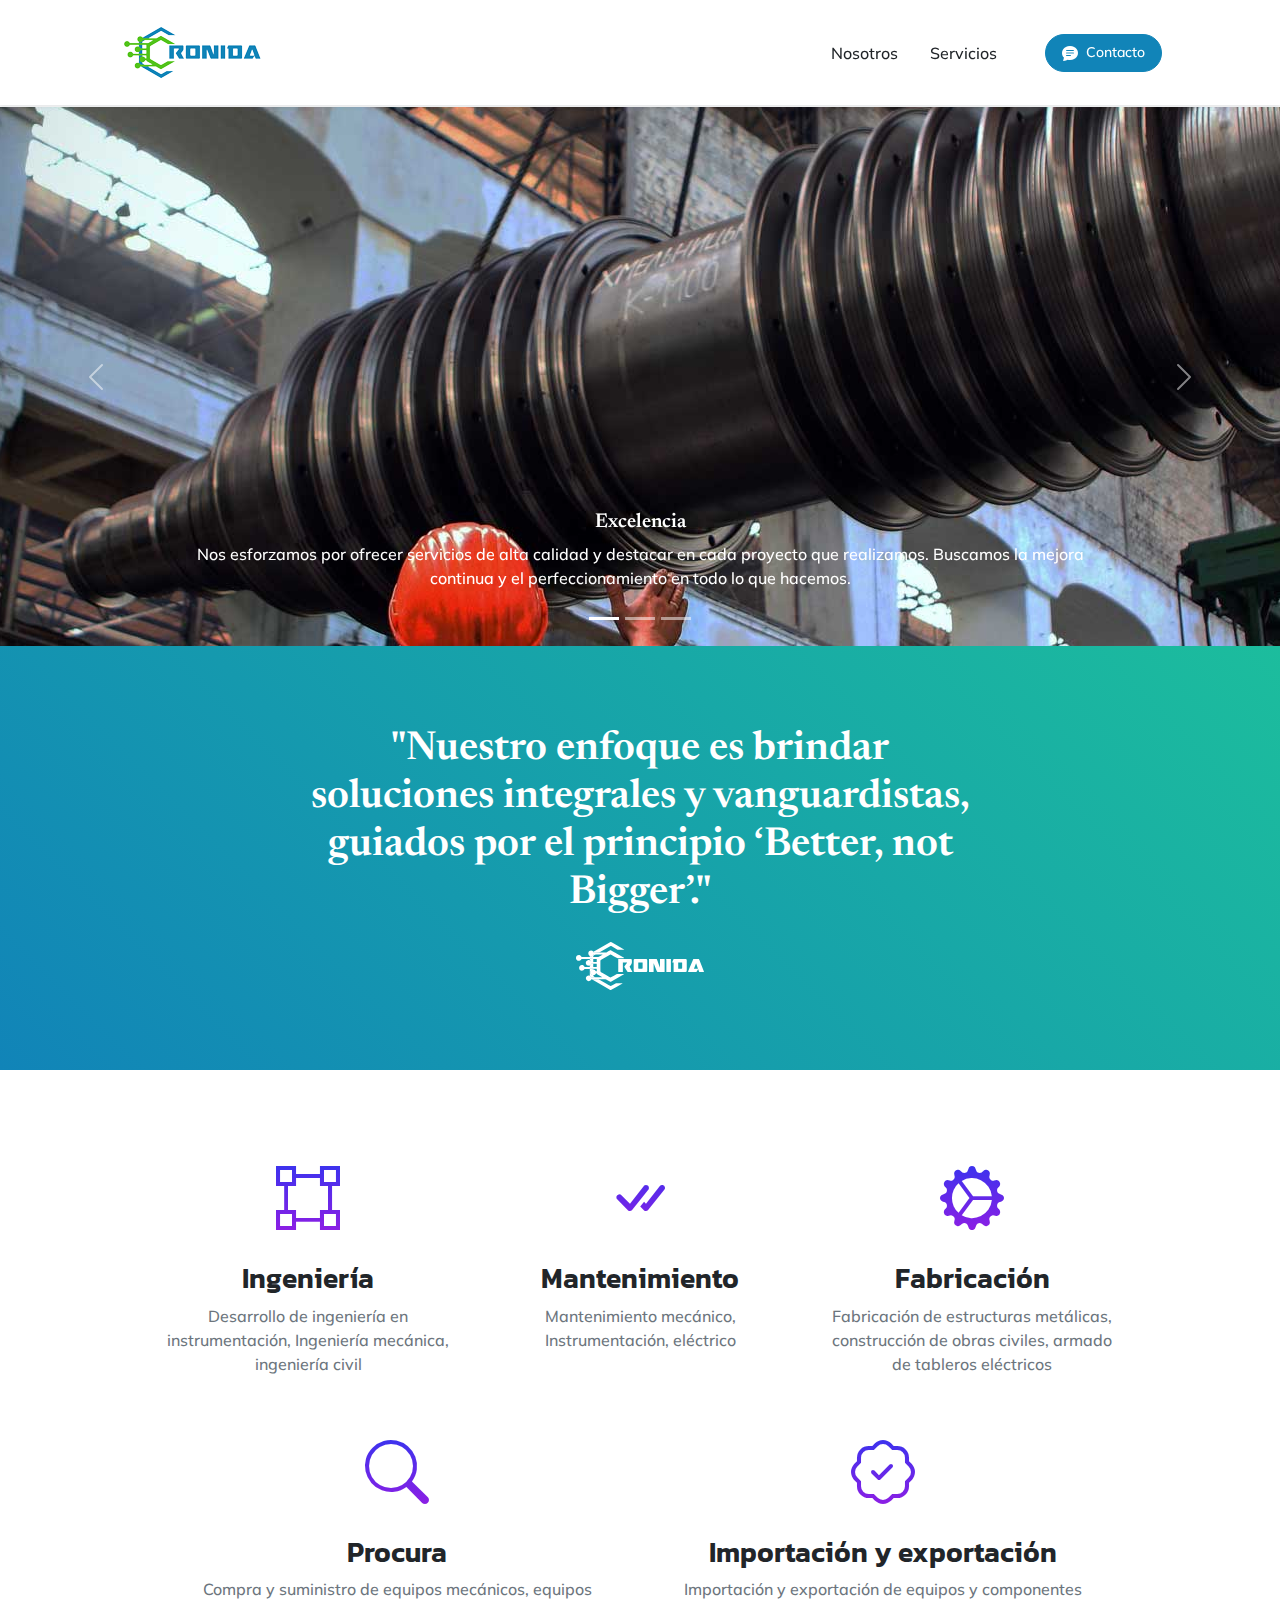
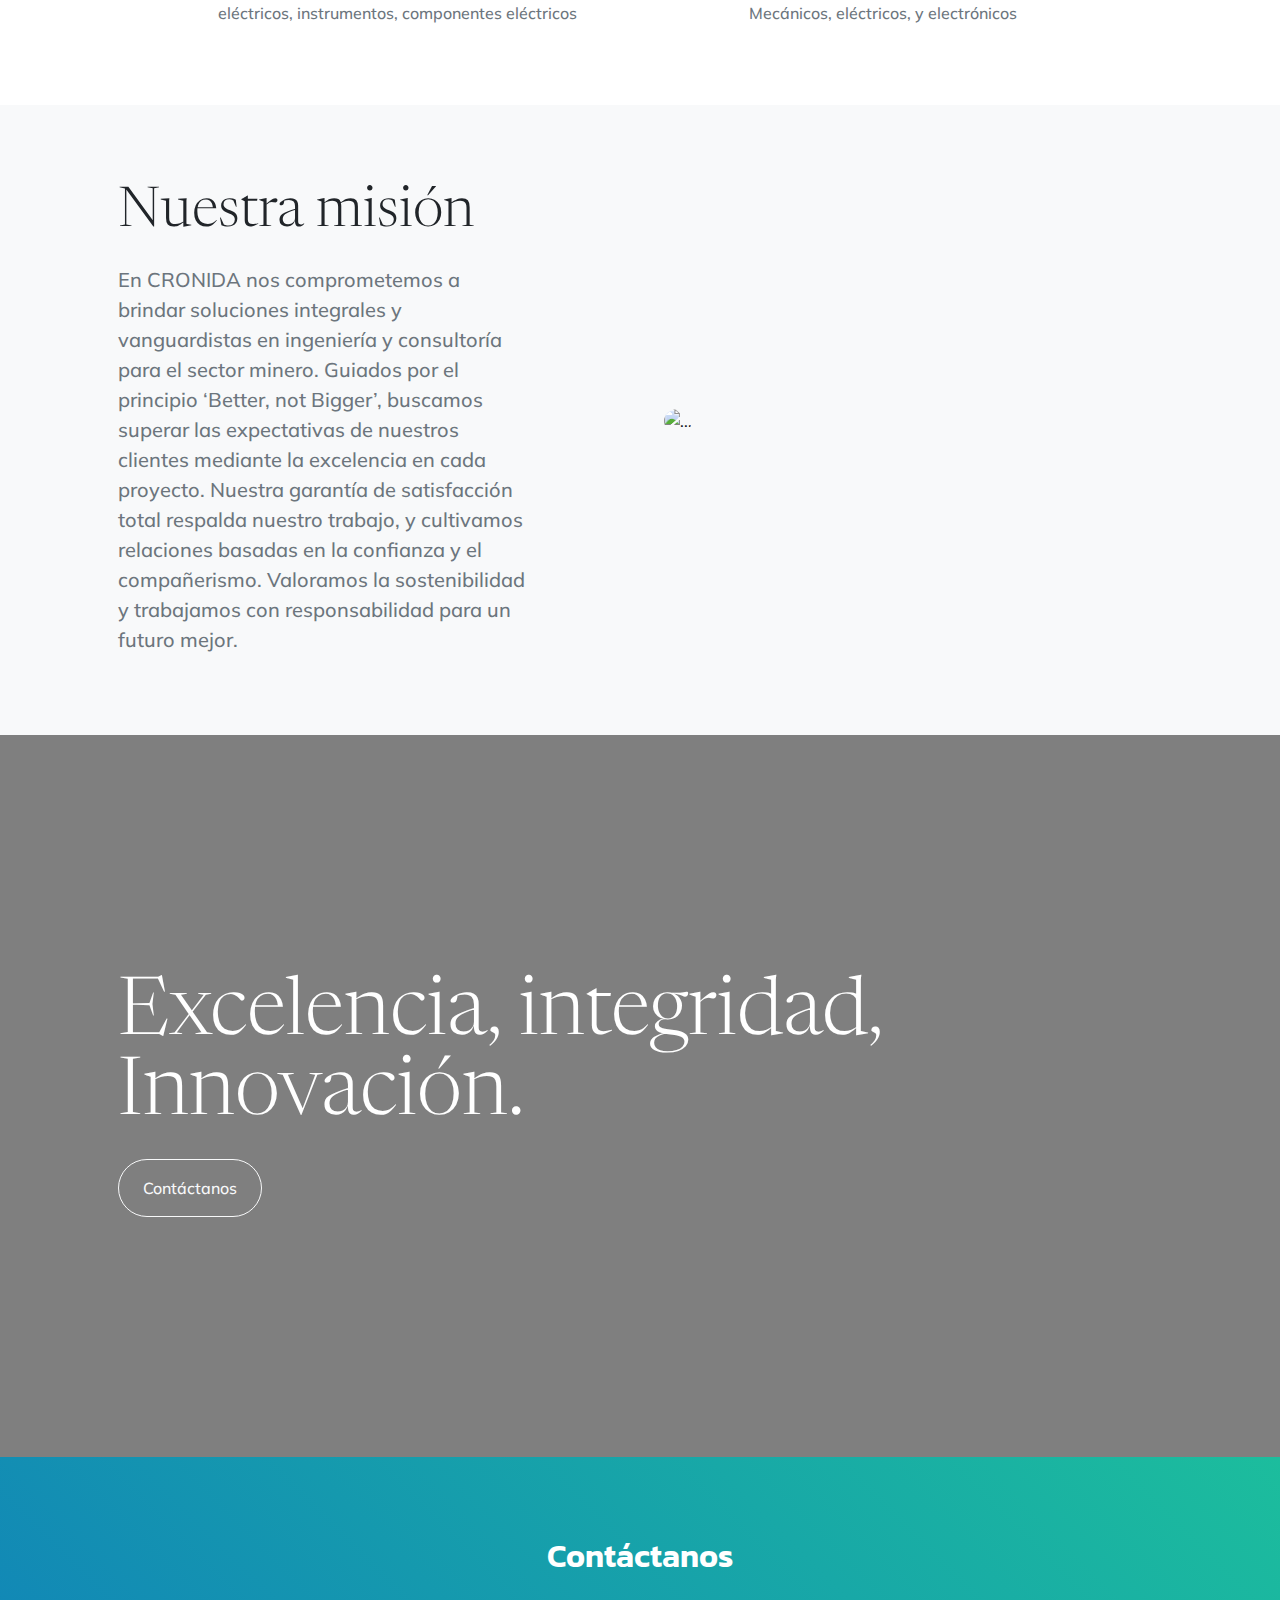
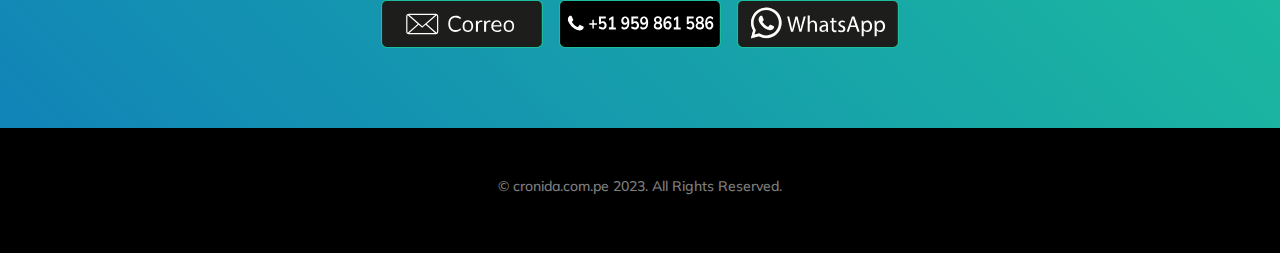
==== commit af344268: "iconos de servicios" ====
--- a/index.html
+++ b/index.html
@@ -162,7 +162,7 @@
                                 <div class="col-md-4 mb-5">
                                     <!-- Feature item-->
                                     <div class="text-center">
-                                        <i class="bi-phone icon-feature text-gradient d-block mb-3"></i>
+                                        <i class="bi-bounding-box icon-feature text-gradient d-block mb-3"></i>
                                         <h3 class="font-alt">Ingeniería</h3>
                                         <p class="text-muted mb-0">Desarrollo de ingeniería en instrumentación, Ingeniería mecánica, ingeniería civil</p>
                                     </div>
@@ -170,7 +170,7 @@
                                 <div class="col-md-4 mb-5">
                                     <!-- Feature item-->
                                     <div class="text-center">
-                                        <i class="bi-camera icon-feature text-gradient d-block mb-3"></i>
+                                        <i class="bi-check-all icon-feature text-gradient d-block mb-3"></i>
                                         <h3 class="font-alt">Mantenimiento</h3>
                                         <p class="text-muted mb-0">Mantenimiento mecánico, Instrumentación, eléctrico</p>
                                     </div>
@@ -178,7 +178,7 @@
                                 <div class="col-md-4 mb-5">
                                     <!-- Feature item-->
                                     <div class="text-center">
-                                        <i class="bi-camera icon-feature text-gradient d-block mb-3"></i>
+                                        <i class="bi-gear-wide-connected icon-feature text-gradient d-block mb-3"></i>
                                         <h3 class="font-alt">Fabricación</h3>
                                         <p class="text-muted mb-0">Fabricación de estructuras metálicas, construcción de obras civiles, armado de tableros eléctricos</p>
                                     </div>
@@ -188,7 +188,7 @@
                                 <div class="col-md-6 mb-5 mb-md-0">
                                     <!-- Feature item-->
                                     <div class="text-center">
-                                        <i class="bi-gift icon-feature text-gradient d-block mb-3"></i>
+                                        <i class="bi-search icon-feature text-gradient d-block mb-3"></i>
                                         <h3 class="font-alt">Procura</h3>
                                         <p class="text-muted mb-0">Compra y suministro de equipos mecánicos, equipos eléctricos, instrumentos, componentes eléctricos </p>
                                     </div>
